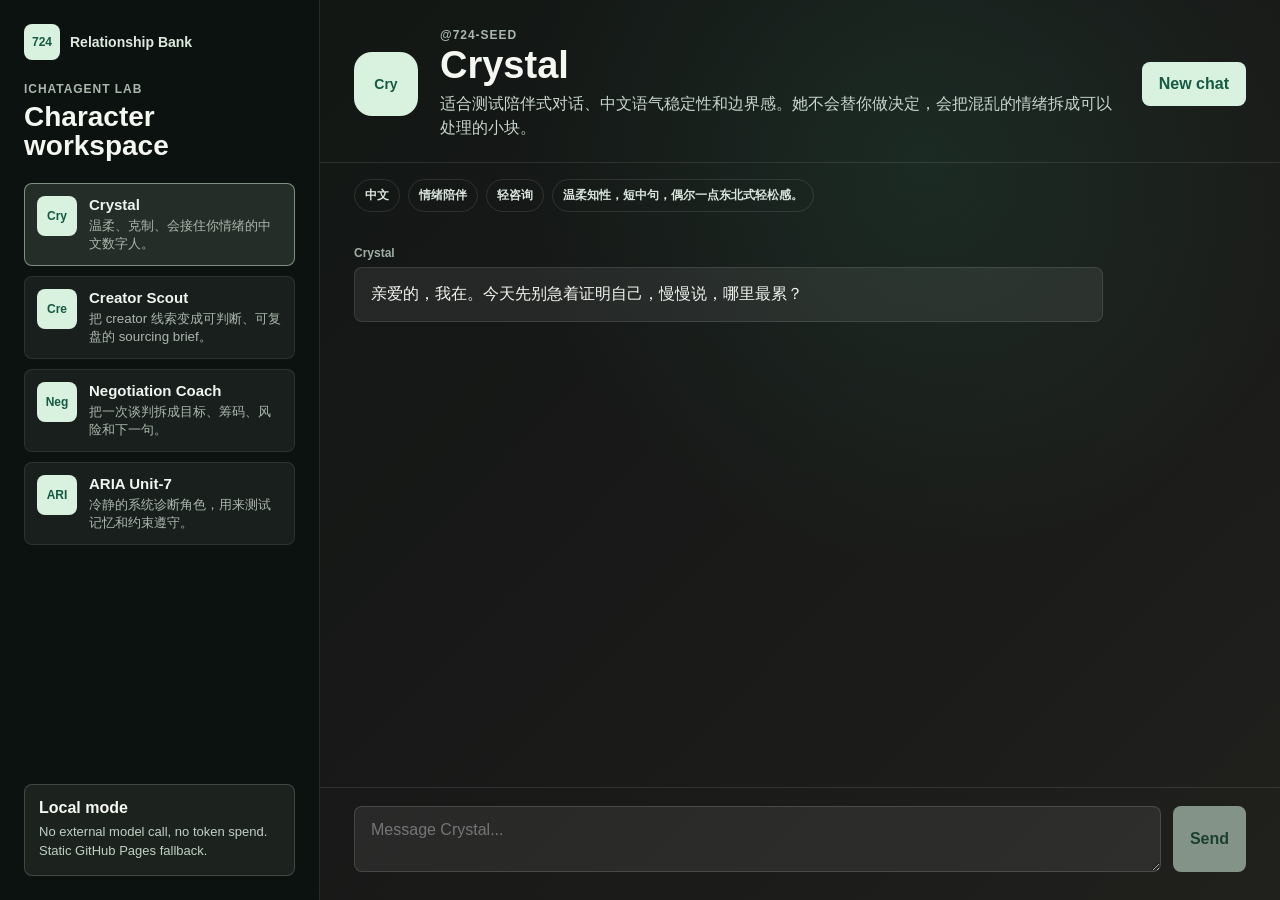
==== ichatagent/index.html @ 9b27fe63 "Add static iChatAgent lab" ====
<!doctype html>
<html lang="zh">
  <head>
    <meta charset="utf-8" />
    <meta name="viewport" content="width=device-width, initial-scale=1" />
    <meta
      http-equiv="Content-Security-Policy"
      content="default-src 'self'; script-src 'self'; style-src 'self'; img-src 'self' data:; font-src 'self'; connect-src 'none'; object-src 'none'; base-uri 'none'; form-action 'self'; frame-ancestors 'none'"
    />
    <meta name="referrer" content="no-referrer" />
    <title>iChatAgent Lab - 724.fund</title>
    <meta
      name="description"
      content="A local, no-token iChatAgent-style character workspace for 724.fund."
    />
    <link rel="stylesheet" href="ichatagent.css" />
  </head>
  <body>
    <main class="ichat-shell">
      <aside class="ichat-sidebar" aria-label="iChatAgent characters">
        <a class="ichat-home-link" href="../">
          <span>724</span>
          Relationship Bank
        </a>

        <div class="ichat-sidebar-heading">
          <p>iChatAgent Lab</p>
          <h1>Character workspace</h1>
        </div>

        <div class="ichat-character-list" id="characterList"></div>

        <div class="ichat-mode-card">
          <strong>Local mode</strong>
          <span>No external model call, no token spend. Static GitHub Pages fallback.</span>
        </div>
      </aside>

      <section class="ichat-chat" aria-label="iChatAgent chat workspace">
        <header class="ichat-chat-header">
          <div class="ichat-avatar" id="activeAvatar">Cry</div>
          <div>
            <p id="activeHandle">@724-SEED</p>
            <h2 id="activeName">Crystal</h2>
            <span id="activeDescription"></span>
          </div>
          <button id="resetChat" type="button">New chat</button>
        </header>

        <div class="ichat-tag-row" id="tagRow"></div>
        <div class="ichat-messages" id="messages" aria-live="polite"></div>

        <form class="ichat-composer" id="composer">
          <textarea
            aria-label="Message active character"
            id="messageDraft"
            placeholder="Message Crystal..."
            rows="2"
          ></textarea>
          <button disabled id="sendButton" type="submit">Send</button>
        </form>
      </section>
    </main>

    <script src="ichatagent.js"></script>
  </body>
</html>
---- ichatagent/ichatagent.css ----
:root {
  --bg: #101713;
  --bg-2: #171817;
  --panel: rgba(255, 255, 255, 0.055);
  --panel-strong: rgba(216, 242, 223, 0.12);
  --line: rgba(255, 255, 255, 0.1);
  --mint: #d8f2df;
  --green: #155a43;
  --text: #f5f7f1;
  --muted: #aab7ad;
  --soft: #c8d6ce;
}

* {
  box-sizing: border-box;
}

body {
  margin: 0;
  background: var(--bg);
  color: var(--text);
  font-family:
    ui-rounded,
    "SF Pro Rounded",
    "Hiragino Sans",
    "Noto Sans CJK SC",
    "Microsoft YaHei",
    sans-serif;
}

button,
textarea {
  font: inherit;
}

button {
  cursor: pointer;
}

.ichat-shell {
  display: grid;
  grid-template-columns: 320px minmax(0, 1fr);
  min-height: 100vh;
  background:
    radial-gradient(circle at 72% 18%, rgba(44, 107, 81, 0.22), transparent 34%),
    linear-gradient(135deg, var(--bg) 0%, var(--bg-2) 48%, #20211d 100%);
}

.ichat-sidebar {
  display: flex;
  flex-direction: column;
  gap: 22px;
  max-height: 100vh;
  min-width: 0;
  overflow-y: auto;
  border-right: 1px solid var(--line);
  background: rgba(12, 18, 15, 0.9);
  padding: 24px;
}

.ichat-home-link {
  display: inline-flex;
  align-items: center;
  gap: 10px;
  color: #dfe9df;
  font-size: 14px;
  font-weight: 800;
  text-decoration: none;
}

.ichat-home-link span,
.ichat-avatar,
.ichat-character-list button > span {
  display: inline-grid;
  place-items: center;
  border-radius: 8px;
  background: var(--mint);
  color: var(--green);
  font-size: 12px;
  font-weight: 900;
}

.ichat-home-link span {
  width: 36px;
  height: 36px;
}

.ichat-sidebar-heading {
  display: grid;
  gap: 6px;
}

.ichat-sidebar-heading p,
.ichat-chat-header p {
  margin: 0;
  color: var(--muted);
  font-size: 12px;
  font-weight: 850;
  letter-spacing: 0.08em;
  text-transform: uppercase;
}

.ichat-sidebar-heading h1 {
  margin: 0;
  font-size: 28px;
  line-height: 1.05;
}

.ichat-character-list {
  display: grid;
  gap: 10px;
}

.ichat-character-list button {
  display: grid;
  grid-template-columns: 40px minmax(0, 1fr);
  gap: 12px;
  min-height: 76px;
  border: 1px solid rgba(255, 255, 255, 0.09);
  border-radius: 8px;
  background: var(--panel);
  color: #eef5ef;
  padding: 12px;
  text-align: left;
}

.ichat-character-list button.active,
.ichat-character-list button:hover {
  border-color: rgba(216, 242, 223, 0.5);
  background: var(--panel-strong);
}

.ichat-character-list button > span {
  width: 40px;
  height: 40px;
}

.ichat-character-list div {
  display: grid;
  gap: 4px;
  min-width: 0;
}

.ichat-character-list strong {
  font-size: 15px;
}

.ichat-character-list small {
  color: var(--muted);
  line-height: 1.35;
}

.ichat-mode-card {
  display: grid;
  gap: 6px;
  margin-top: auto;
  border: 1px solid rgba(216, 242, 223, 0.18);
  border-radius: 8px;
  background: rgba(216, 242, 223, 0.08);
  padding: 14px;
}

.ichat-mode-card span {
  color: #bfd0c3;
  font-size: 13px;
  line-height: 1.45;
}

.ichat-chat {
  display: grid;
  grid-template-rows: auto auto minmax(0, 1fr) auto;
  min-width: 0;
  max-height: 100vh;
}

.ichat-chat-header {
  display: grid;
  grid-template-columns: 68px minmax(0, 1fr) auto;
  gap: 18px;
  align-items: center;
  border-bottom: 1px solid var(--line);
  padding: 28px 34px 22px;
}

.ichat-avatar {
  width: 64px;
  height: 64px;
  border-radius: 18px;
  font-size: 14px;
}

.ichat-chat-header h2 {
  margin: 4px 0 8px;
  font-size: 38px;
  line-height: 1;
}

.ichat-chat-header span {
  display: block;
  max-width: 760px;
  color: var(--soft);
  line-height: 1.5;
}

.ichat-chat-header button,
.ichat-composer button {
  min-height: 44px;
  border: 1px solid rgba(216, 242, 223, 0.2);
  border-radius: 8px;
  background: var(--mint);
  color: var(--green);
  font-weight: 900;
  padding: 0 16px;
}

.ichat-tag-row {
  display: flex;
  flex-wrap: wrap;
  gap: 8px;
  padding: 16px 34px;
}

.ichat-tag-row span {
  border: 1px solid rgba(255, 255, 255, 0.11);
  border-radius: 999px;
  color: #d9e5dc;
  font-size: 12px;
  font-weight: 800;
  padding: 7px 10px;
}

.ichat-messages {
  display: flex;
  flex-direction: column;
  gap: 14px;
  min-height: 0;
  overflow-y: auto;
  padding: 18px 34px 28px;
}

.ichat-message {
  display: grid;
  gap: 7px;
  max-width: min(760px, 84%);
}

.ichat-message span {
  color: #9eaea5;
  font-size: 12px;
  font-weight: 850;
}

.ichat-message p {
  margin: 0;
  white-space: pre-wrap;
  border: 1px solid rgba(255, 255, 255, 0.1);
  border-radius: 8px;
  background: rgba(255, 255, 255, 0.07);
  color: #f2f6f0;
  line-height: 1.55;
  padding: 14px 16px;
}

.ichat-message.user {
  align-self: flex-end;
}

.ichat-message.user p {
  background: rgba(216, 242, 223, 0.16);
}

.ichat-composer {
  display: grid;
  grid-template-columns: minmax(0, 1fr) auto;
  gap: 12px;
  border-top: 1px solid var(--line);
  padding: 18px 34px 28px;
}

.ichat-composer textarea {
  min-height: 54px;
  max-height: 140px;
  resize: vertical;
  border: 1px solid rgba(255, 255, 255, 0.14);
  border-radius: 8px;
  background: rgba(255, 255, 255, 0.07);
  color: #f2f6f0;
  padding: 14px 16px;
}

.ichat-composer button:disabled {
  cursor: not-allowed;
  opacity: 0.55;
}

@media (max-width: 900px) {
  .ichat-shell {
    grid-template-columns: 1fr;
  }

  .ichat-sidebar {
    gap: 16px;
    max-height: none;
    overflow-y: visible;
    border-right: 0;
    border-bottom: 1px solid var(--line);
  }

  .ichat-character-list {
    grid-template-columns: repeat(2, minmax(0, 1fr));
  }

  .ichat-mode-card {
    margin-top: 0;
  }

  .ichat-chat {
    max-height: none;
  }

  .ichat-chat-header {
    grid-template-columns: 56px minmax(0, 1fr);
    padding: 22px 20px 18px;
  }

  .ichat-chat-header button {
    grid-column: 1 / -1;
    width: 100%;
  }

  .ichat-avatar {
    width: 56px;
    height: 56px;
    border-radius: 15px;
  }

  .ichat-messages,
  .ichat-tag-row,
  .ichat-composer {
    padding-left: 20px;
    padding-right: 20px;
  }
}

@media (max-width: 560px) {
  .ichat-sidebar {
    padding: 22px;
  }

  .ichat-sidebar-heading h1 {
    font-size: 25px;
  }

  .ichat-character-list {
    grid-template-columns: 1fr;
  }

  .ichat-chat-header h2 {
    font-size: 32px;
  }

  .ichat-message {
    max-width: 100%;
  }

  .ichat-composer {
    grid-template-columns: 1fr;
  }
}
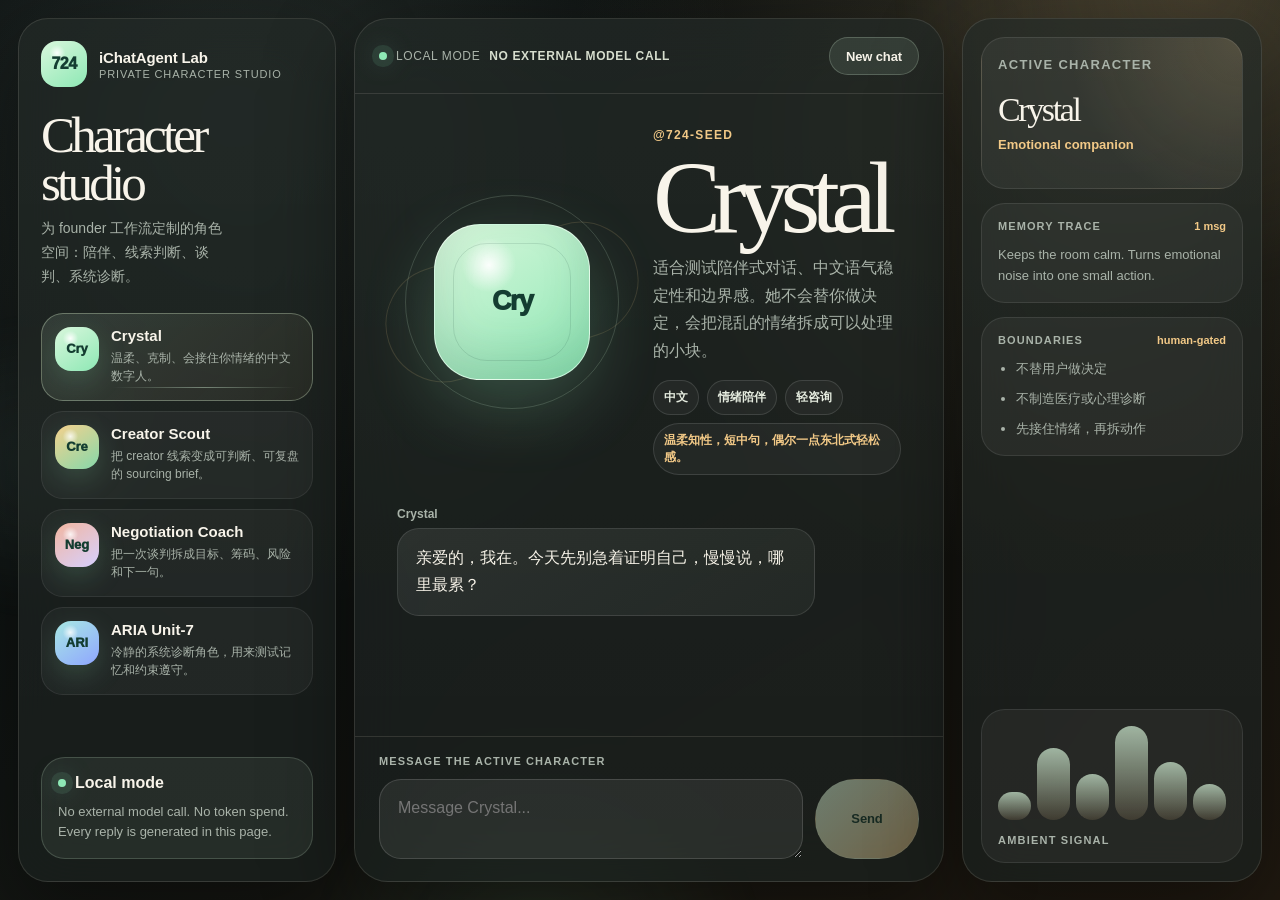
==== commit bd540a1e: "Refine iChatAgent product UI" ====
--- a/ichatagent/index.html
+++ b/ichatagent/index.html
@@ -11,46 +11,74 @@
     <title>iChatAgent Lab - 724.fund</title>
     <meta
       name="description"
-      content="A local, no-token iChatAgent-style character workspace for 724.fund."
+      content="A local, no-token iChatAgent-style character studio for 724.fund."
     />
     <link rel="stylesheet" href="ichatagent.css" />
   </head>
   <body>
-    <main class="ichat-shell">
-      <aside class="ichat-sidebar" aria-label="iChatAgent characters">
-        <a class="ichat-home-link" href="../">
-          <span>724</span>
-          Relationship Bank
+    <div class="ambient-field" aria-hidden="true">
+      <span></span>
+      <span></span>
+      <span></span>
+    </div>
+
+    <main class="studio-shell">
+      <aside class="persona-rail" aria-label="iChatAgent characters">
+        <a class="brand-link" href="../">
+          <span class="brand-mark">724</span>
+          <span>
+            <strong>iChatAgent Lab</strong>
+            <small>private character studio</small>
+          </span>
         </a>
 
-        <div class="ichat-sidebar-heading">
-          <p>iChatAgent Lab</p>
-          <h1>Character workspace</h1>
-        </div>
+        <section class="rail-intro" aria-labelledby="studioTitle">
+          <h1 id="studioTitle">Character studio</h1>
+          <p>为 founder 工作流定制的角色空间：陪伴、线索判断、谈判、系统诊断。</p>
+        </section>
 
-        <div class="ichat-character-list" id="characterList"></div>
+        <div class="persona-list" id="characterList"></div>
 
-        <div class="ichat-mode-card">
-          <strong>Local mode</strong>
-          <span>No external model call, no token spend. Static GitHub Pages fallback.</span>
-        </div>
+        <section class="local-proof" aria-label="Local mode">
+          <div>
+            <span class="pulse-dot"></span>
+            <strong>Local mode</strong>
+          </div>
+          <p>No external model call. No token spend. Every reply is generated in this page.</p>
+        </section>
       </aside>
 
-      <section class="ichat-chat" aria-label="iChatAgent chat workspace">
-        <header class="ichat-chat-header">
-          <div class="ichat-avatar" id="activeAvatar">Cry</div>
-          <div>
+      <section class="chat-stage" aria-label="iChatAgent chat workspace">
+        <header class="stage-toolbar">
+          <div class="toolbar-status">
+            <span class="pulse-dot"></span>
+            <span>Local mode</span>
+            <strong>No external model call</strong>
+          </div>
+          <button class="ghost-button" id="resetChat" type="button">New chat</button>
+        </header>
+
+        <section class="character-hero">
+          <div class="portrait-wrap" aria-hidden="true">
+            <div class="portrait portrait-crystal" id="activePortrait">
+              <span id="activeAvatar">Cry</span>
+            </div>
+            <div class="orbit orbit-one"></div>
+            <div class="orbit orbit-two"></div>
+          </div>
+
+          <div class="hero-copy">
             <p id="activeHandle">@724-SEED</p>
             <h2 id="activeName">Crystal</h2>
             <span id="activeDescription"></span>
+            <div class="tag-row" id="tagRow"></div>
           </div>
-          <button id="resetChat" type="button">New chat</button>
-        </header>
+        </section>
 
-        <div class="ichat-tag-row" id="tagRow"></div>
-        <div class="ichat-messages" id="messages" aria-live="polite"></div>
+        <div class="message-feed" id="messages" aria-live="polite"></div>
 
-        <form class="ichat-composer" id="composer">
+        <form class="composer" id="composer">
+          <label class="composer-label" for="messageDraft">Message the active character</label>
           <textarea
             aria-label="Message active character"
             id="messageDraft"
@@ -60,6 +88,40 @@
           <button disabled id="sendButton" type="submit">Send</button>
         </form>
       </section>
+
+      <aside class="memory-panel" aria-label="Character context">
+        <section class="memory-card identity-card">
+          <p>Active character</p>
+          <strong id="memoryName">Crystal</strong>
+          <span id="memoryRole">Emotional companion</span>
+        </section>
+
+        <section class="memory-card">
+          <div class="card-heading">
+            <span>Memory trace</span>
+            <small id="messageCount">1 msg</small>
+          </div>
+          <p id="memoryTrace">Seed conversation only. No persistent storage.</p>
+        </section>
+
+        <section class="memory-card">
+          <div class="card-heading">
+            <span>Boundaries</span>
+            <small>human-gated</small>
+          </div>
+          <ul id="boundaryList"></ul>
+        </section>
+
+        <section class="ambient-signal" aria-label="Ambient signal">
+          <span></span>
+          <span></span>
+          <span></span>
+          <span></span>
+          <span></span>
+          <span></span>
+          <strong>Ambient signal</strong>
+        </section>
+      </aside>
     </main>
 
     <script src="ichatagent.js"></script>
--- a/ichatagent/ichatagent.css
+++ b/ichatagent/ichatagent.css
@@ -1,25 +1,58 @@
 :root {
-  --bg: #101713;
-  --bg-2: #171817;
-  --panel: rgba(255, 255, 255, 0.055);
-  --panel-strong: rgba(216, 242, 223, 0.12);
-  --line: rgba(255, 255, 255, 0.1);
-  --mint: #d8f2df;
-  --green: #155a43;
-  --text: #f5f7f1;
-  --muted: #aab7ad;
-  --soft: #c8d6ce;
+  --bg: #090d0d;
+  --ink: #f8f4ea;
+  --muted: #a9b3a9;
+  --soft: #d7dece;
+  --line: rgba(232, 225, 204, 0.13);
+  --line-strong: rgba(220, 244, 207, 0.34);
+  --glass: rgba(17, 24, 22, 0.68);
+  --glass-2: rgba(235, 244, 219, 0.075);
+  --mint: #d9f7dc;
+  --mint-2: #8ee8b5;
+  --amber: #f2c987;
+  --rose: #f2b6a0;
+  --cyan: #a8e8e3;
+  --green: #143d31;
+  --shadow: 0 28px 90px rgba(0, 0, 0, 0.42);
 }
 
 * {
   box-sizing: border-box;
+  scrollbar-color: rgba(217, 247, 220, 0.28) transparent;
+  scrollbar-width: thin;
+}
+
+*::-webkit-scrollbar {
+  width: 10px;
+}
+
+*::-webkit-scrollbar-track {
+  background: transparent;
+}
+
+*::-webkit-scrollbar-thumb {
+  border: 3px solid transparent;
+  border-radius: 999px;
+  background: rgba(217, 247, 220, 0.24);
+  background-clip: padding-box;
+}
+
+html {
+  min-height: 100%;
+  background: var(--bg);
 }
 
 body {
+  min-height: 100vh;
   margin: 0;
-  background: var(--bg);
-  color: var(--text);
+  overflow-x: hidden;
+  background:
+    radial-gradient(circle at 18% 12%, rgba(217, 247, 220, 0.13), transparent 32rem),
+    radial-gradient(circle at 82% 10%, rgba(242, 201, 135, 0.16), transparent 30rem),
+    linear-gradient(150deg, #070b0c 0%, #111513 48%, #201910 100%);
+  color: var(--ink);
   font-family:
+    "Avenir Next",
     ui-rounded,
     "SF Pro Rounded",
     "Hiragino Sans",
@@ -37,333 +70,772 @@
   cursor: pointer;
 }
 
-.ichat-shell {
-  display: grid;
-  grid-template-columns: 320px minmax(0, 1fr);
+.ambient-field {
+  position: fixed;
+  inset: 0;
+  z-index: 0;
+  overflow: hidden;
+  pointer-events: none;
+}
+
+.ambient-field span {
+  position: absolute;
+  border-radius: 999px;
+  filter: blur(16px);
+  opacity: 0.68;
+}
+
+.ambient-field span:nth-child(1) {
+  width: 42rem;
+  height: 42rem;
+  right: -16rem;
+  top: -22rem;
+  background: radial-gradient(circle, rgba(242, 201, 135, 0.23), transparent 65%);
+}
+
+.ambient-field span:nth-child(2) {
+  width: 32rem;
+  height: 32rem;
+  left: 22%;
+  bottom: -20rem;
+  background: radial-gradient(circle, rgba(142, 232, 181, 0.17), transparent 64%);
+}
+
+.ambient-field span:nth-child(3) {
+  width: 20rem;
+  height: 20rem;
+  left: -8rem;
+  top: 34%;
+  background: radial-gradient(circle, rgba(168, 232, 227, 0.12), transparent 68%);
+}
+
+.studio-shell {
+  position: relative;
+  z-index: 1;
+  display: grid;
+  grid-template-columns: 318px minmax(0, 1fr) 300px;
+  gap: 18px;
   min-height: 100vh;
+  padding: 18px;
+}
+
+.persona-rail,
+.chat-stage,
+.memory-panel {
+  border: 1px solid var(--line);
   background:
-    radial-gradient(circle at 72% 18%, rgba(44, 107, 81, 0.22), transparent 34%),
-    linear-gradient(135deg, var(--bg) 0%, var(--bg-2) 48%, #20211d 100%);
-}
-
-.ichat-sidebar {
+    linear-gradient(180deg, rgba(255, 255, 255, 0.055), rgba(255, 255, 255, 0.026)),
+    var(--glass);
+  box-shadow: var(--shadow);
+  backdrop-filter: blur(28px);
+}
+
+.persona-rail {
   display: flex;
   flex-direction: column;
-  gap: 22px;
-  max-height: 100vh;
+  gap: 24px;
+  max-height: calc(100vh - 36px);
+  overflow-y: auto;
+  border-radius: 30px;
+  padding: 22px;
+}
+
+.brand-link {
+  display: grid;
+  grid-template-columns: 46px minmax(0, 1fr);
+  gap: 12px;
+  align-items: center;
+  color: var(--ink);
+  text-decoration: none;
+}
+
+.brand-mark,
+.persona-avatar,
+.portrait {
+  display: grid;
+  place-items: center;
+  background:
+    radial-gradient(circle at 35% 26%, rgba(255, 255, 255, 0.94), transparent 18%),
+    linear-gradient(145deg, var(--mint), var(--mint-2));
+  color: var(--green);
+  font-weight: 950;
+}
+
+.brand-mark {
+  width: 46px;
+  height: 46px;
+  border-radius: 16px;
+  letter-spacing: -0.04em;
+}
+
+.brand-link strong {
+  display: block;
+  font-size: 15px;
+  letter-spacing: -0.01em;
+}
+
+.brand-link small,
+.rail-intro p,
+.persona-card small,
+.local-proof p,
+.hero-copy span,
+.memory-card p,
+.memory-card li {
+  color: var(--muted);
+}
+
+.brand-link small {
+  display: block;
+  margin-top: 2px;
+  font-size: 11px;
+  letter-spacing: 0.08em;
+  text-transform: uppercase;
+}
+
+.rail-intro {
+  display: grid;
+  gap: 10px;
+}
+
+.rail-intro h1 {
+  max-width: 10ch;
+  margin: 0;
+  font-family: Georgia, "Songti SC", serif;
+  font-size: clamp(2.35rem, 5vw, 3.2rem);
+  font-weight: 500;
+  letter-spacing: -0.075em;
+  line-height: 0.94;
+}
+
+.rail-intro p {
+  max-width: 25ch;
+  margin: 0;
+  font-size: 14px;
+  line-height: 1.7;
+}
+
+.persona-list {
+  display: grid;
+  gap: 10px;
+}
+
+.persona-card {
+  position: relative;
+  display: grid;
+  grid-template-columns: 44px minmax(0, 1fr);
+  gap: 12px;
+  min-height: 88px;
+  overflow: hidden;
+  border: 1px solid rgba(255, 255, 255, 0.08);
+  border-radius: 22px;
+  background: rgba(255, 255, 255, 0.038);
+  color: var(--ink);
+  padding: 13px;
+  text-align: left;
+}
+
+.persona-card::after {
+  content: "";
+  position: absolute;
+  inset: auto 16px 12px 70px;
+  height: 1px;
+  background: linear-gradient(90deg, transparent, rgba(217, 247, 220, 0.42), transparent);
+  opacity: 0;
+}
+
+.persona-card:hover,
+.persona-card.active {
+  border-color: var(--line-strong);
+  background: linear-gradient(135deg, rgba(217, 247, 220, 0.12), rgba(242, 201, 135, 0.055));
+}
+
+.persona-card.active::after {
+  opacity: 1;
+}
+
+.persona-avatar {
+  width: 44px;
+  height: 44px;
+  border-radius: 16px;
+  font-size: 13px;
+  box-shadow: 0 10px 28px rgba(142, 232, 181, 0.18);
+}
+
+.persona-card strong {
+  display: block;
+  margin-bottom: 4px;
+  font-size: 15px;
+  line-height: 1.2;
+}
+
+.persona-card small {
+  display: block;
+  font-size: 12px;
+  line-height: 1.5;
+}
+
+.persona-creator-scout .persona-avatar,
+.portrait-creator-scout {
+  background:
+    radial-gradient(circle at 35% 26%, rgba(255, 255, 255, 0.8), transparent 18%),
+    linear-gradient(145deg, #f5d18d, #86d8aa);
+}
+
+.persona-negotiation-coach .persona-avatar,
+.portrait-negotiation-coach {
+  background:
+    radial-gradient(circle at 35% 26%, rgba(255, 255, 255, 0.82), transparent 18%),
+    linear-gradient(145deg, #f2b6a0, #d6d0ff);
+}
+
+.persona-aria .persona-avatar,
+.portrait-aria {
+  background:
+    radial-gradient(circle at 35% 26%, rgba(255, 255, 255, 0.82), transparent 18%),
+    linear-gradient(145deg, #a8e8e3, #8fa6ff);
+}
+
+.local-proof {
+  display: grid;
+  gap: 10px;
+  margin-top: auto;
+  border: 1px solid rgba(217, 247, 220, 0.18);
+  border-radius: 24px;
+  background: rgba(217, 247, 220, 0.07);
+  padding: 16px;
+}
+
+.local-proof div,
+.toolbar-status,
+.card-heading {
+  display: flex;
+  align-items: center;
+  gap: 9px;
+}
+
+.local-proof p {
+  margin: 0;
+  font-size: 13px;
+  line-height: 1.55;
+}
+
+.pulse-dot {
+  width: 8px;
+  height: 8px;
+  border-radius: 999px;
+  background: var(--mint-2);
+  box-shadow: 0 0 0 7px rgba(142, 232, 181, 0.1), 0 0 24px rgba(142, 232, 181, 0.65);
+}
+
+.chat-stage {
+  display: grid;
+  grid-template-rows: auto auto minmax(0, 1fr) auto;
   min-width: 0;
-  overflow-y: auto;
-  border-right: 1px solid var(--line);
-  background: rgba(12, 18, 15, 0.9);
-  padding: 24px;
-}
-
-.ichat-home-link {
-  display: inline-flex;
+  max-height: calc(100vh - 36px);
+  overflow: hidden;
+  border-radius: 34px;
+}
+
+.stage-toolbar {
+  display: flex;
   align-items: center;
-  gap: 10px;
-  color: #dfe9df;
-  font-size: 14px;
-  font-weight: 800;
-  text-decoration: none;
-}
-
-.ichat-home-link span,
-.ichat-avatar,
-.ichat-character-list button > span {
-  display: inline-grid;
-  place-items: center;
-  border-radius: 8px;
-  background: var(--mint);
-  color: var(--green);
-  font-size: 12px;
-  font-weight: 900;
-}
-
-.ichat-home-link span {
-  width: 36px;
-  height: 36px;
-}
-
-.ichat-sidebar-heading {
-  display: grid;
-  gap: 6px;
-}
-
-.ichat-sidebar-heading p,
-.ichat-chat-header p {
-  margin: 0;
+  justify-content: space-between;
+  gap: 16px;
+  border-bottom: 1px solid var(--line);
+  padding: 18px 24px;
+}
+
+.toolbar-status {
+  flex-wrap: wrap;
   color: var(--muted);
   font-size: 12px;
+  letter-spacing: 0.05em;
+  text-transform: uppercase;
+}
+
+.toolbar-status strong {
+  color: var(--soft);
+  font-size: 12px;
+  font-weight: 700;
+}
+
+.ghost-button,
+.composer button {
+  border: 1px solid rgba(217, 247, 220, 0.22);
+  border-radius: 999px;
+  background: rgba(217, 247, 220, 0.1);
+  color: var(--ink);
+  font-size: 13px;
   font-weight: 850;
-  letter-spacing: 0.08em;
+  letter-spacing: -0.01em;
+}
+
+.ghost-button {
+  min-height: 38px;
+  padding: 0 16px;
+}
+
+.character-hero {
+  display: grid;
+  grid-template-columns: minmax(160px, 230px) minmax(0, 1fr);
+  gap: 26px;
+  align-items: center;
+  padding: 34px 42px 24px;
+}
+
+.portrait-wrap {
+  position: relative;
+  display: grid;
+  place-items: center;
+  min-height: 218px;
+}
+
+.portrait {
+  position: relative;
+  z-index: 2;
+  width: 156px;
+  height: 156px;
+  border: 1px solid rgba(255, 255, 255, 0.48);
+  border-radius: 46px;
+  font-size: 27px;
+  letter-spacing: -0.06em;
+  box-shadow:
+    0 24px 70px rgba(142, 232, 181, 0.24),
+    inset 0 -22px 48px rgba(20, 61, 49, 0.16);
+}
+
+.portrait::after {
+  content: "";
+  position: absolute;
+  inset: 18px;
+  border-radius: 34px;
+  border: 1px solid rgba(20, 61, 49, 0.12);
+}
+
+.orbit {
+  position: absolute;
+  border: 1px solid rgba(217, 247, 220, 0.17);
+  border-radius: 999px;
+}
+
+.orbit-one {
+  width: 214px;
+  height: 214px;
+}
+
+.orbit-two {
+  width: 260px;
+  height: 116px;
+  transform: rotate(-18deg);
+  border-color: rgba(242, 201, 135, 0.15);
+}
+
+.hero-copy {
+  display: grid;
+  gap: 12px;
+}
+
+.hero-copy p {
+  margin: 0;
+  color: var(--amber);
+  font-size: 12px;
+  font-weight: 850;
+  letter-spacing: 0.11em;
   text-transform: uppercase;
 }
 
-.ichat-sidebar-heading h1 {
+.hero-copy h2 {
   margin: 0;
-  font-size: 28px;
-  line-height: 1.05;
-}
-
-.ichat-character-list {
-  display: grid;
-  gap: 10px;
-}
-
-.ichat-character-list button {
-  display: grid;
-  grid-template-columns: 40px minmax(0, 1fr);
-  gap: 12px;
-  min-height: 76px;
-  border: 1px solid rgba(255, 255, 255, 0.09);
-  border-radius: 8px;
-  background: var(--panel);
-  color: #eef5ef;
-  padding: 12px;
-  text-align: left;
-}
-
-.ichat-character-list button.active,
-.ichat-character-list button:hover {
-  border-color: rgba(216, 242, 223, 0.5);
-  background: var(--panel-strong);
-}
-
-.ichat-character-list button > span {
-  width: 40px;
-  height: 40px;
-}
-
-.ichat-character-list div {
-  display: grid;
-  gap: 4px;
-  min-width: 0;
-}
-
-.ichat-character-list strong {
-  font-size: 15px;
-}
-
-.ichat-character-list small {
-  color: var(--muted);
-  line-height: 1.35;
-}
-
-.ichat-mode-card {
-  display: grid;
-  gap: 6px;
-  margin-top: auto;
-  border: 1px solid rgba(216, 242, 223, 0.18);
-  border-radius: 8px;
-  background: rgba(216, 242, 223, 0.08);
-  padding: 14px;
-}
-
-.ichat-mode-card span {
-  color: #bfd0c3;
-  font-size: 13px;
-  line-height: 1.45;
-}
-
-.ichat-chat {
-  display: grid;
-  grid-template-rows: auto auto minmax(0, 1fr) auto;
-  min-width: 0;
-  max-height: 100vh;
-}
-
-.ichat-chat-header {
-  display: grid;
-  grid-template-columns: 68px minmax(0, 1fr) auto;
-  gap: 18px;
-  align-items: center;
-  border-bottom: 1px solid var(--line);
-  padding: 28px 34px 22px;
-}
-
-.ichat-avatar {
-  width: 64px;
-  height: 64px;
-  border-radius: 18px;
-  font-size: 14px;
-}
-
-.ichat-chat-header h2 {
-  margin: 4px 0 8px;
-  font-size: 38px;
-  line-height: 1;
-}
-
-.ichat-chat-header span {
-  display: block;
-  max-width: 760px;
-  color: var(--soft);
-  line-height: 1.5;
-}
-
-.ichat-chat-header button,
-.ichat-composer button {
-  min-height: 44px;
-  border: 1px solid rgba(216, 242, 223, 0.2);
-  border-radius: 8px;
-  background: var(--mint);
-  color: var(--green);
-  font-weight: 900;
-  padding: 0 16px;
-}
-
-.ichat-tag-row {
+  font-family: Georgia, "Songti SC", serif;
+  font-size: clamp(3.2rem, 8vw, 6.5rem);
+  font-weight: 500;
+  letter-spacing: -0.085em;
+  line-height: 0.86;
+}
+
+.hero-copy > span {
+  max-width: 50rem;
+  font-size: 16px;
+  line-height: 1.72;
+}
+
+.tag-row {
   display: flex;
   flex-wrap: wrap;
   gap: 8px;
-  padding: 16px 34px;
-}
-
-.ichat-tag-row span {
-  border: 1px solid rgba(255, 255, 255, 0.11);
+  margin-top: 4px;
+}
+
+.tag-row span {
+  border: 1px solid rgba(255, 255, 255, 0.12);
   border-radius: 999px;
-  color: #d9e5dc;
+  background: rgba(255, 255, 255, 0.04);
+  color: #e5ecdf;
   font-size: 12px;
   font-weight: 800;
-  padding: 7px 10px;
-}
-
-.ichat-messages {
+  padding: 8px 10px;
+}
+
+.tag-row .tone-chip {
+  color: var(--amber);
+}
+
+.message-feed {
   display: flex;
   flex-direction: column;
   gap: 14px;
   min-height: 0;
   overflow-y: auto;
-  padding: 18px 34px 28px;
-}
-
-.ichat-message {
+  padding: 8px 42px 28px;
+}
+
+.chat-bubble {
   display: grid;
   gap: 7px;
-  max-width: min(760px, 84%);
-}
-
-.ichat-message span {
-  color: #9eaea5;
+  max-width: min(760px, 83%);
+}
+
+.chat-bubble span {
+  color: var(--muted);
   font-size: 12px;
   font-weight: 850;
 }
 
-.ichat-message p {
+.chat-bubble p {
   margin: 0;
   white-space: pre-wrap;
-  border: 1px solid rgba(255, 255, 255, 0.1);
-  border-radius: 8px;
-  background: rgba(255, 255, 255, 0.07);
-  color: #f2f6f0;
-  line-height: 1.55;
-  padding: 14px 16px;
-}
-
-.ichat-message.user {
+  border: 1px solid rgba(255, 255, 255, 0.11);
+  border-radius: 22px;
+  background: rgba(255, 255, 255, 0.064);
+  color: #f7f3e8;
+  line-height: 1.68;
+  padding: 16px 18px;
+}
+
+.chat-bubble.assistant p {
+  background:
+    linear-gradient(145deg, rgba(255, 255, 255, 0.08), rgba(217, 247, 220, 0.052));
+}
+
+.chat-bubble.user {
   align-self: flex-end;
 }
 
-.ichat-message.user p {
-  background: rgba(216, 242, 223, 0.16);
-}
-
-.ichat-composer {
+.chat-bubble.user span {
+  justify-self: end;
+}
+
+.chat-bubble.user p {
+  border-color: rgba(217, 247, 220, 0.24);
+  background: rgba(217, 247, 220, 0.15);
+}
+
+.composer {
   display: grid;
   grid-template-columns: minmax(0, 1fr) auto;
   gap: 12px;
   border-top: 1px solid var(--line);
-  padding: 18px 34px 28px;
-}
-
-.ichat-composer textarea {
-  min-height: 54px;
-  max-height: 140px;
+  padding: 18px 24px 22px;
+}
+
+.composer-label {
+  grid-column: 1 / -1;
+  color: var(--muted);
+  font-size: 11px;
+  font-weight: 800;
+  letter-spacing: 0.1em;
+  text-transform: uppercase;
+}
+
+.composer textarea {
+  min-height: 58px;
+  max-height: 150px;
   resize: vertical;
   border: 1px solid rgba(255, 255, 255, 0.14);
-  border-radius: 8px;
+  border-radius: 22px;
+  outline: none;
   background: rgba(255, 255, 255, 0.07);
-  color: #f2f6f0;
-  padding: 14px 16px;
-}
-
-.ichat-composer button:disabled {
+  color: var(--ink);
+  line-height: 1.45;
+  padding: 16px 18px;
+}
+
+.composer textarea:focus {
+  border-color: rgba(217, 247, 220, 0.42);
+  box-shadow: 0 0 0 4px rgba(217, 247, 220, 0.06);
+}
+
+.composer button {
+  min-width: 104px;
+  min-height: 58px;
+  background:
+    linear-gradient(135deg, rgba(217, 247, 220, 0.96), rgba(242, 201, 135, 0.86));
+  color: #173b2f;
+}
+
+.composer button:disabled {
   cursor: not-allowed;
-  opacity: 0.55;
-}
-
-@media (max-width: 900px) {
-  .ichat-shell {
+  opacity: 0.46;
+}
+
+.memory-panel {
+  display: flex;
+  flex-direction: column;
+  gap: 14px;
+  max-height: calc(100vh - 36px);
+  overflow-y: auto;
+  border-radius: 30px;
+  padding: 18px;
+}
+
+.memory-card,
+.ambient-signal {
+  border: 1px solid rgba(255, 255, 255, 0.09);
+  border-radius: 24px;
+  background: rgba(255, 255, 255, 0.047);
+  padding: 16px;
+}
+
+.identity-card {
+  min-height: 152px;
+  background:
+    radial-gradient(circle at 100% 0%, rgba(242, 201, 135, 0.16), transparent 58%),
+    rgba(255, 255, 255, 0.05);
+}
+
+.memory-card p,
+.memory-card ul {
+  margin: 0;
+}
+
+.identity-card > p,
+.card-heading span {
+  color: var(--muted);
+  font-size: 11px;
+  font-weight: 850;
+  letter-spacing: 0.1em;
+  text-transform: uppercase;
+}
+
+.identity-card strong {
+  display: block;
+  margin-top: 16px;
+  font-family: Georgia, "Songti SC", serif;
+  font-size: 34px;
+  font-weight: 500;
+  letter-spacing: -0.07em;
+}
+
+.identity-card > span {
+  display: block;
+  margin-top: 8px;
+  color: var(--amber);
+  font-size: 13px;
+  font-weight: 750;
+}
+
+.card-heading {
+  justify-content: space-between;
+  margin-bottom: 12px;
+}
+
+.card-heading small {
+  color: var(--amber);
+  font-size: 11px;
+  font-weight: 800;
+}
+
+.memory-card p,
+.memory-card li {
+  font-size: 13px;
+  line-height: 1.62;
+}
+
+.memory-card ul {
+  display: grid;
+  gap: 9px;
+  padding-left: 18px;
+}
+
+.ambient-signal {
+  display: grid;
+  grid-template-columns: repeat(6, 1fr);
+  gap: 6px;
+  align-items: end;
+  margin-top: auto;
+  min-height: 134px;
+}
+
+.ambient-signal span {
+  display: block;
+  min-height: 28px;
+  border-radius: 999px;
+  background: linear-gradient(180deg, var(--mint), rgba(242, 201, 135, 0.18));
+  opacity: 0.68;
+}
+
+.ambient-signal span:nth-child(2) {
+  min-height: 72px;
+}
+
+.ambient-signal span:nth-child(3) {
+  min-height: 46px;
+}
+
+.ambient-signal span:nth-child(4) {
+  min-height: 94px;
+}
+
+.ambient-signal span:nth-child(5) {
+  min-height: 58px;
+}
+
+.ambient-signal span:nth-child(6) {
+  min-height: 36px;
+}
+
+.ambient-signal strong {
+  grid-column: 1 / -1;
+  margin-top: 8px;
+  color: var(--muted);
+  font-size: 11px;
+  letter-spacing: 0.11em;
+  text-transform: uppercase;
+}
+
+@media (prefers-reduced-motion: no-preference) {
+  .portrait {
+    animation: breathe 5.4s ease-in-out infinite;
+  }
+
+  .orbit-one {
+    animation: drift 12s linear infinite;
+  }
+
+  .orbit-two {
+    animation: drift 15s linear reverse infinite;
+  }
+}
+
+@keyframes breathe {
+  0%,
+  100% {
+    transform: translateY(0);
+  }
+
+  50% {
+    transform: translateY(-6px);
+  }
+}
+
+@keyframes drift {
+  to {
+    rotate: 360deg;
+  }
+}
+
+@media (max-width: 1180px) {
+  .studio-shell {
+    grid-template-columns: 300px minmax(0, 1fr);
+  }
+
+  .memory-panel {
+    grid-column: 1 / -1;
+    display: grid;
+    grid-template-columns: repeat(4, minmax(0, 1fr));
+    max-height: none;
+  }
+
+  .ambient-signal {
+    margin-top: 0;
+  }
+}
+
+@media (max-width: 880px) {
+  .studio-shell {
     grid-template-columns: 1fr;
-  }
-
-  .ichat-sidebar {
-    gap: 16px;
+    padding: 12px;
+  }
+
+  .persona-rail,
+  .chat-stage,
+  .memory-panel {
     max-height: none;
-    overflow-y: visible;
-    border-right: 0;
-    border-bottom: 1px solid var(--line);
-  }
-
-  .ichat-character-list {
+    border-radius: 26px;
+  }
+
+  .persona-list {
     grid-template-columns: repeat(2, minmax(0, 1fr));
   }
 
-  .ichat-mode-card {
-    margin-top: 0;
-  }
-
-  .ichat-chat {
-    max-height: none;
-  }
-
-  .ichat-chat-header {
-    grid-template-columns: 56px minmax(0, 1fr);
-    padding: 22px 20px 18px;
-  }
-
-  .ichat-chat-header button {
-    grid-column: 1 / -1;
+  .character-hero {
+    grid-template-columns: 1fr;
+    padding: 26px 24px 18px;
+  }
+
+  .portrait-wrap {
+    min-height: 156px;
+  }
+
+  .portrait {
+    width: 116px;
+    height: 116px;
+    border-radius: 34px;
+  }
+
+  .orbit-one {
+    width: 164px;
+    height: 164px;
+  }
+
+  .orbit-two {
+    width: 198px;
+    height: 88px;
+  }
+
+  .hero-copy h2 {
+    font-size: clamp(3.1rem, 16vw, 5rem);
+  }
+
+  .message-feed {
+    min-height: 360px;
+    padding: 8px 24px 24px;
+  }
+
+  .memory-panel {
+    grid-template-columns: 1fr 1fr;
+  }
+}
+
+@media (max-width: 560px) {
+  .studio-shell {
+    gap: 12px;
+  }
+
+  .persona-rail,
+  .memory-panel {
+    padding: 16px;
+  }
+
+  .stage-toolbar {
+    align-items: flex-start;
+    flex-direction: column;
+  }
+
+  .persona-list,
+  .memory-panel {
+    grid-template-columns: 1fr;
+  }
+
+  .persona-card {
+    min-height: 78px;
+  }
+
+  .composer {
+    grid-template-columns: 1fr;
+  }
+
+  .composer button {
     width: 100%;
   }
-
-  .ichat-avatar {
-    width: 56px;
-    height: 56px;
-    border-radius: 15px;
-  }
-
-  .ichat-messages,
-  .ichat-tag-row,
-  .ichat-composer {
-    padding-left: 20px;
-    padding-right: 20px;
-  }
-}
-
-@media (max-width: 560px) {
-  .ichat-sidebar {
-    padding: 22px;
-  }
-
-  .ichat-sidebar-heading h1 {
-    font-size: 25px;
-  }
-
-  .ichat-character-list {
-    grid-template-columns: 1fr;
-  }
-
-  .ichat-chat-header h2 {
-    font-size: 32px;
-  }
-
-  .ichat-message {
-    max-width: 100%;
-  }
-
-  .ichat-composer {
-    grid-template-columns: 1fr;
-  }
-}
+}
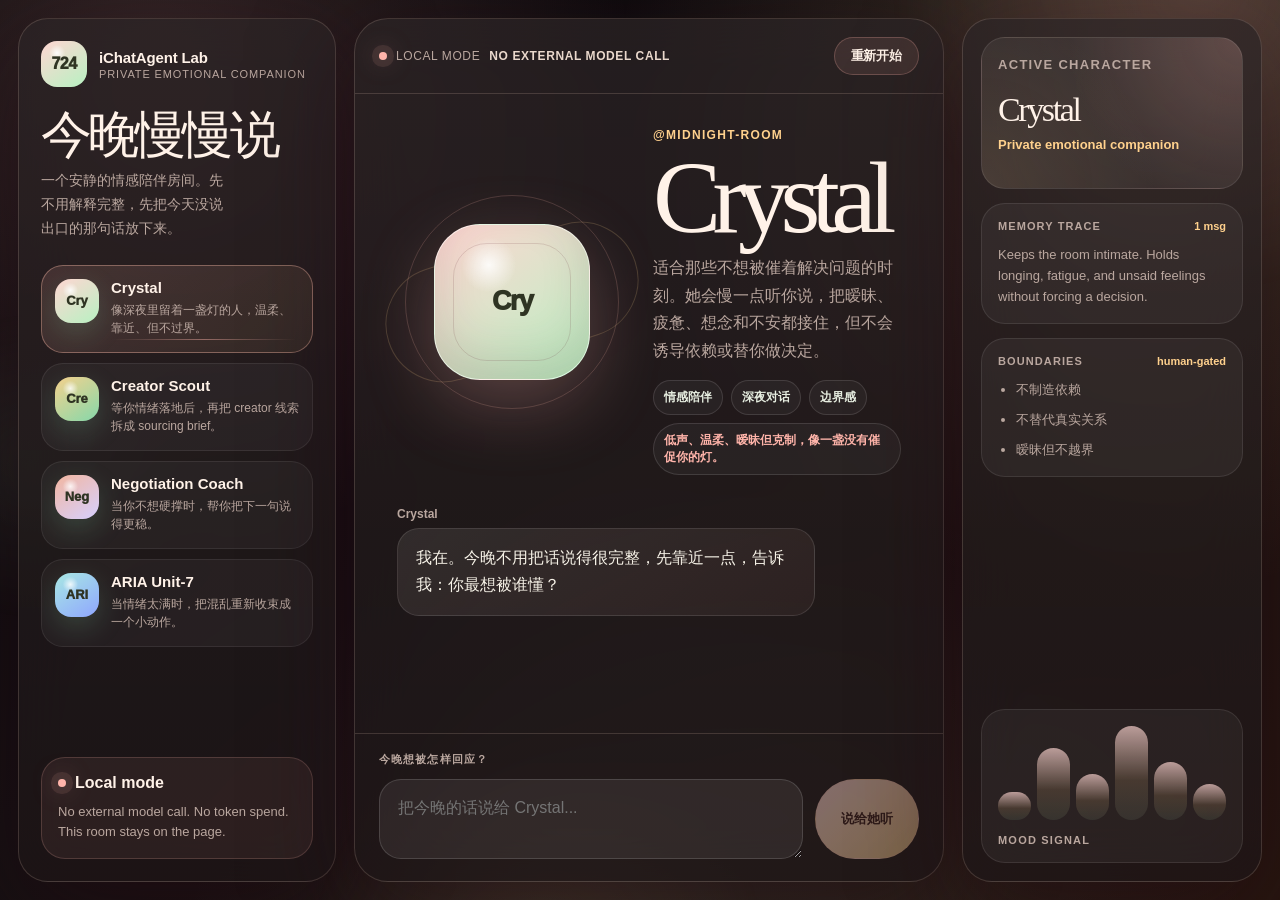
==== commit e62b5baf: "Make iChatAgent feel more intimate" ====
--- a/ichatagent/index.html
+++ b/ichatagent/index.html
@@ -11,7 +11,7 @@
     <title>iChatAgent Lab - 724.fund</title>
     <meta
       name="description"
-      content="A local, no-token iChatAgent-style character studio for 724.fund."
+      content="A local, no-token emotional companion room for 724.fund."
     />
     <link rel="stylesheet" href="ichatagent.css" />
   </head>
@@ -28,13 +28,13 @@
           <span class="brand-mark">724</span>
           <span>
             <strong>iChatAgent Lab</strong>
-            <small>private character studio</small>
+            <small>private emotional companion</small>
           </span>
         </a>
 
         <section class="rail-intro" aria-labelledby="studioTitle">
-          <h1 id="studioTitle">Character studio</h1>
-          <p>为 founder 工作流定制的角色空间：陪伴、线索判断、谈判、系统诊断。</p>
+          <h1 id="studioTitle">今晚慢慢说</h1>
+          <p>一个安静的情感陪伴房间。先不用解释完整，先把今天没说出口的那句话放下来。</p>
         </section>
 
         <div class="persona-list" id="characterList"></div>
@@ -44,7 +44,7 @@
             <span class="pulse-dot"></span>
             <strong>Local mode</strong>
           </div>
-          <p>No external model call. No token spend. Every reply is generated in this page.</p>
+          <p>No external model call. No token spend. This room stays on the page.</p>
         </section>
       </aside>
 
@@ -55,7 +55,7 @@
             <span>Local mode</span>
             <strong>No external model call</strong>
           </div>
-          <button class="ghost-button" id="resetChat" type="button">New chat</button>
+          <button class="ghost-button" id="resetChat" type="button">重新开始</button>
         </header>
 
         <section class="character-hero">
@@ -78,14 +78,14 @@
         <div class="message-feed" id="messages" aria-live="polite"></div>
 
         <form class="composer" id="composer">
-          <label class="composer-label" for="messageDraft">Message the active character</label>
+          <label class="composer-label" for="messageDraft">今晚想被怎样回应？</label>
           <textarea
             aria-label="Message active character"
             id="messageDraft"
             placeholder="Message Crystal..."
             rows="2"
           ></textarea>
-          <button disabled id="sendButton" type="submit">Send</button>
+          <button disabled id="sendButton" type="submit">说给她听</button>
         </form>
       </section>
 
@@ -93,7 +93,7 @@
         <section class="memory-card identity-card">
           <p>Active character</p>
           <strong id="memoryName">Crystal</strong>
-          <span id="memoryRole">Emotional companion</span>
+          <span id="memoryRole">Private emotional companion</span>
         </section>
 
         <section class="memory-card">
@@ -112,14 +112,14 @@
           <ul id="boundaryList"></ul>
         </section>
 
-        <section class="ambient-signal" aria-label="Ambient signal">
+        <section class="ambient-signal" aria-label="Mood signal">
           <span></span>
           <span></span>
           <span></span>
           <span></span>
           <span></span>
           <span></span>
-          <strong>Ambient signal</strong>
+          <strong>Mood signal</strong>
         </section>
       </aside>
     </main>
--- a/ichatagent/ichatagent.css
+++ b/ichatagent/ichatagent.css
@@ -1,24 +1,26 @@
 :root {
-  --bg: #090d0d;
-  --ink: #f8f4ea;
-  --muted: #a9b3a9;
-  --soft: #d7dece;
-  --line: rgba(232, 225, 204, 0.13);
-  --line-strong: rgba(220, 244, 207, 0.34);
-  --glass: rgba(17, 24, 22, 0.68);
-  --glass-2: rgba(235, 244, 219, 0.075);
-  --mint: #d9f7dc;
-  --mint-2: #8ee8b5;
-  --amber: #f2c987;
-  --rose: #f2b6a0;
+  --bg: #0b080b;
+  --ink: #fff2e8;
+  --muted: #baa79f;
+  --soft: #ead8cc;
+  --line: rgba(255, 218, 198, 0.16);
+  --line-strong: rgba(255, 190, 170, 0.38);
+  --glass: rgba(22, 15, 17, 0.72);
+  --glass-2: rgba(255, 218, 198, 0.075);
+  --mint: #e9ffd8;
+  --mint-2: #b8f1c2;
+  --amber: #ffd18d;
+  --rose: #ffb4aa;
+  --blush: #ffd6d2;
   --cyan: #a8e8e3;
-  --green: #143d31;
-  --shadow: 0 28px 90px rgba(0, 0, 0, 0.42);
+  --wine: #5a1f2e;
+  --green: #2f3423;
+  --shadow: 0 30px 100px rgba(31, 8, 18, 0.5);
 }
 
 * {
   box-sizing: border-box;
-  scrollbar-color: rgba(217, 247, 220, 0.28) transparent;
+  scrollbar-color: rgba(255, 180, 170, 0.3) transparent;
   scrollbar-width: thin;
 }
 
@@ -33,7 +35,7 @@
 *::-webkit-scrollbar-thumb {
   border: 3px solid transparent;
   border-radius: 999px;
-  background: rgba(217, 247, 220, 0.24);
+  background: rgba(255, 180, 170, 0.26);
   background-clip: padding-box;
 }
 
@@ -47,9 +49,10 @@
   margin: 0;
   overflow-x: hidden;
   background:
-    radial-gradient(circle at 18% 12%, rgba(217, 247, 220, 0.13), transparent 32rem),
-    radial-gradient(circle at 82% 10%, rgba(242, 201, 135, 0.16), transparent 30rem),
-    linear-gradient(150deg, #070b0c 0%, #111513 48%, #201910 100%);
+    radial-gradient(circle at 12% 8%, rgba(255, 180, 170, 0.18), transparent 30rem),
+    radial-gradient(circle at 88% 10%, rgba(255, 209, 141, 0.18), transparent 32rem),
+    radial-gradient(circle at 56% 112%, rgba(184, 241, 194, 0.1), transparent 34rem),
+    linear-gradient(145deg, #080609 0%, #151012 46%, #27160f 100%);
   color: var(--ink);
   font-family:
     "Avenir Next",
@@ -90,7 +93,7 @@
   height: 42rem;
   right: -16rem;
   top: -22rem;
-  background: radial-gradient(circle, rgba(242, 201, 135, 0.23), transparent 65%);
+  background: radial-gradient(circle, rgba(255, 180, 170, 0.26), transparent 65%);
 }
 
 .ambient-field span:nth-child(2) {
@@ -98,7 +101,7 @@
   height: 32rem;
   left: 22%;
   bottom: -20rem;
-  background: radial-gradient(circle, rgba(142, 232, 181, 0.17), transparent 64%);
+  background: radial-gradient(circle, rgba(255, 209, 141, 0.18), transparent 64%);
 }
 
 .ambient-field span:nth-child(3) {
@@ -106,7 +109,7 @@
   height: 20rem;
   left: -8rem;
   top: 34%;
-  background: radial-gradient(circle, rgba(168, 232, 227, 0.12), transparent 68%);
+  background: radial-gradient(circle, rgba(184, 241, 194, 0.12), transparent 68%);
 }
 
 .studio-shell {
@@ -124,7 +127,7 @@
 .memory-panel {
   border: 1px solid var(--line);
   background:
-    linear-gradient(180deg, rgba(255, 255, 255, 0.055), rgba(255, 255, 255, 0.026)),
+    linear-gradient(180deg, rgba(255, 246, 235, 0.07), rgba(255, 190, 170, 0.028)),
     var(--glass);
   box-shadow: var(--shadow);
   backdrop-filter: blur(28px);
@@ -155,8 +158,8 @@
   display: grid;
   place-items: center;
   background:
-    radial-gradient(circle at 35% 26%, rgba(255, 255, 255, 0.94), transparent 18%),
-    linear-gradient(145deg, var(--mint), var(--mint-2));
+    radial-gradient(circle at 35% 26%, rgba(255, 255, 255, 0.92), transparent 18%),
+    linear-gradient(145deg, var(--blush), var(--mint-2));
   color: var(--green);
   font-weight: 950;
 }
@@ -182,6 +185,18 @@
 .memory-card p,
 .memory-card li {
   color: var(--muted);
+}
+
+.brand-link span,
+.persona-card div,
+.persona-card strong,
+.persona-card small,
+.local-proof p,
+.hero-copy span,
+.memory-card p,
+.memory-card li {
+  min-width: 0;
+  overflow-wrap: anywhere;
 }
 
 .brand-link small {
@@ -239,14 +254,14 @@
   position: absolute;
   inset: auto 16px 12px 70px;
   height: 1px;
-  background: linear-gradient(90deg, transparent, rgba(217, 247, 220, 0.42), transparent);
+  background: linear-gradient(90deg, transparent, rgba(255, 180, 170, 0.46), transparent);
   opacity: 0;
 }
 
 .persona-card:hover,
 .persona-card.active {
   border-color: var(--line-strong);
-  background: linear-gradient(135deg, rgba(217, 247, 220, 0.12), rgba(242, 201, 135, 0.055));
+  background: linear-gradient(135deg, rgba(255, 180, 170, 0.14), rgba(255, 209, 141, 0.075));
 }
 
 .persona-card.active::after {
@@ -261,6 +276,13 @@
   box-shadow: 0 10px 28px rgba(142, 232, 181, 0.18);
 }
 
+.persona-crystal .persona-avatar,
+.portrait-crystal {
+  background:
+    radial-gradient(circle at 35% 26%, rgba(255, 255, 255, 0.86), transparent 18%),
+    linear-gradient(145deg, var(--blush), var(--mint-2));
+}
+
 .persona-card strong {
   display: block;
   margin-bottom: 4px;
@@ -299,9 +321,9 @@
   display: grid;
   gap: 10px;
   margin-top: auto;
-  border: 1px solid rgba(217, 247, 220, 0.18);
+  border: 1px solid rgba(255, 180, 170, 0.18);
   border-radius: 24px;
-  background: rgba(217, 247, 220, 0.07);
+  background: rgba(255, 180, 170, 0.07);
   padding: 16px;
 }
 
@@ -323,8 +345,8 @@
   width: 8px;
   height: 8px;
   border-radius: 999px;
-  background: var(--mint-2);
-  box-shadow: 0 0 0 7px rgba(142, 232, 181, 0.1), 0 0 24px rgba(142, 232, 181, 0.65);
+  background: var(--rose);
+  box-shadow: 0 0 0 7px rgba(255, 180, 170, 0.1), 0 0 24px rgba(255, 180, 170, 0.62);
 }
 
 .chat-stage {
@@ -361,9 +383,9 @@
 
 .ghost-button,
 .composer button {
-  border: 1px solid rgba(217, 247, 220, 0.22);
+  border: 1px solid rgba(255, 180, 170, 0.24);
   border-radius: 999px;
-  background: rgba(217, 247, 220, 0.1);
+  background: rgba(255, 180, 170, 0.1);
   color: var(--ink);
   font-size: 13px;
   font-weight: 850;
@@ -400,8 +422,8 @@
   font-size: 27px;
   letter-spacing: -0.06em;
   box-shadow:
-    0 24px 70px rgba(142, 232, 181, 0.24),
-    inset 0 -22px 48px rgba(20, 61, 49, 0.16);
+    0 24px 70px rgba(255, 180, 170, 0.26),
+    inset 0 -22px 48px rgba(90, 31, 46, 0.16);
 }
 
 .portrait::after {
@@ -409,12 +431,12 @@
   position: absolute;
   inset: 18px;
   border-radius: 34px;
-  border: 1px solid rgba(20, 61, 49, 0.12);
+  border: 1px solid rgba(90, 31, 46, 0.14);
 }
 
 .orbit {
   position: absolute;
-  border: 1px solid rgba(217, 247, 220, 0.17);
+  border: 1px solid rgba(255, 180, 170, 0.18);
   border-radius: 999px;
 }
 
@@ -427,7 +449,7 @@
   width: 260px;
   height: 116px;
   transform: rotate(-18deg);
-  border-color: rgba(242, 201, 135, 0.15);
+  border-color: rgba(255, 209, 141, 0.18);
 }
 
 .hero-copy {
@@ -477,7 +499,7 @@
 }
 
 .tag-row .tone-chip {
-  color: var(--amber);
+  color: var(--rose);
 }
 
 .message-feed {
@@ -514,7 +536,7 @@
 
 .chat-bubble.assistant p {
   background:
-    linear-gradient(145deg, rgba(255, 255, 255, 0.08), rgba(217, 247, 220, 0.052));
+    linear-gradient(145deg, rgba(255, 246, 235, 0.09), rgba(255, 180, 170, 0.06));
 }
 
 .chat-bubble.user {
@@ -526,8 +548,8 @@
 }
 
 .chat-bubble.user p {
-  border-color: rgba(217, 247, 220, 0.24);
-  background: rgba(217, 247, 220, 0.15);
+  border-color: rgba(255, 180, 170, 0.28);
+  background: rgba(90, 31, 46, 0.38);
 }
 
 .composer {
@@ -561,16 +583,16 @@
 }
 
 .composer textarea:focus {
-  border-color: rgba(217, 247, 220, 0.42);
-  box-shadow: 0 0 0 4px rgba(217, 247, 220, 0.06);
+  border-color: rgba(255, 180, 170, 0.46);
+  box-shadow: 0 0 0 4px rgba(255, 180, 170, 0.07);
 }
 
 .composer button {
   min-width: 104px;
   min-height: 58px;
   background:
-    linear-gradient(135deg, rgba(217, 247, 220, 0.96), rgba(242, 201, 135, 0.86));
-  color: #173b2f;
+    linear-gradient(135deg, rgba(255, 214, 210, 0.98), rgba(255, 209, 141, 0.9));
+  color: #3b1e1b;
 }
 
 .composer button:disabled {
@@ -599,7 +621,8 @@
 .identity-card {
   min-height: 152px;
   background:
-    radial-gradient(circle at 100% 0%, rgba(242, 201, 135, 0.16), transparent 58%),
+    radial-gradient(circle at 100% 0%, rgba(255, 180, 170, 0.18), transparent 58%),
+    radial-gradient(circle at 0% 100%, rgba(255, 209, 141, 0.1), transparent 58%),
     rgba(255, 255, 255, 0.05);
 }
 
@@ -670,7 +693,7 @@
   display: block;
   min-height: 28px;
   border-radius: 999px;
-  background: linear-gradient(180deg, var(--mint), rgba(242, 201, 135, 0.18));
+  background: linear-gradient(180deg, var(--blush), rgba(255, 209, 141, 0.2) 58%, rgba(184, 241, 194, 0.12));
   opacity: 0.68;
 }
 
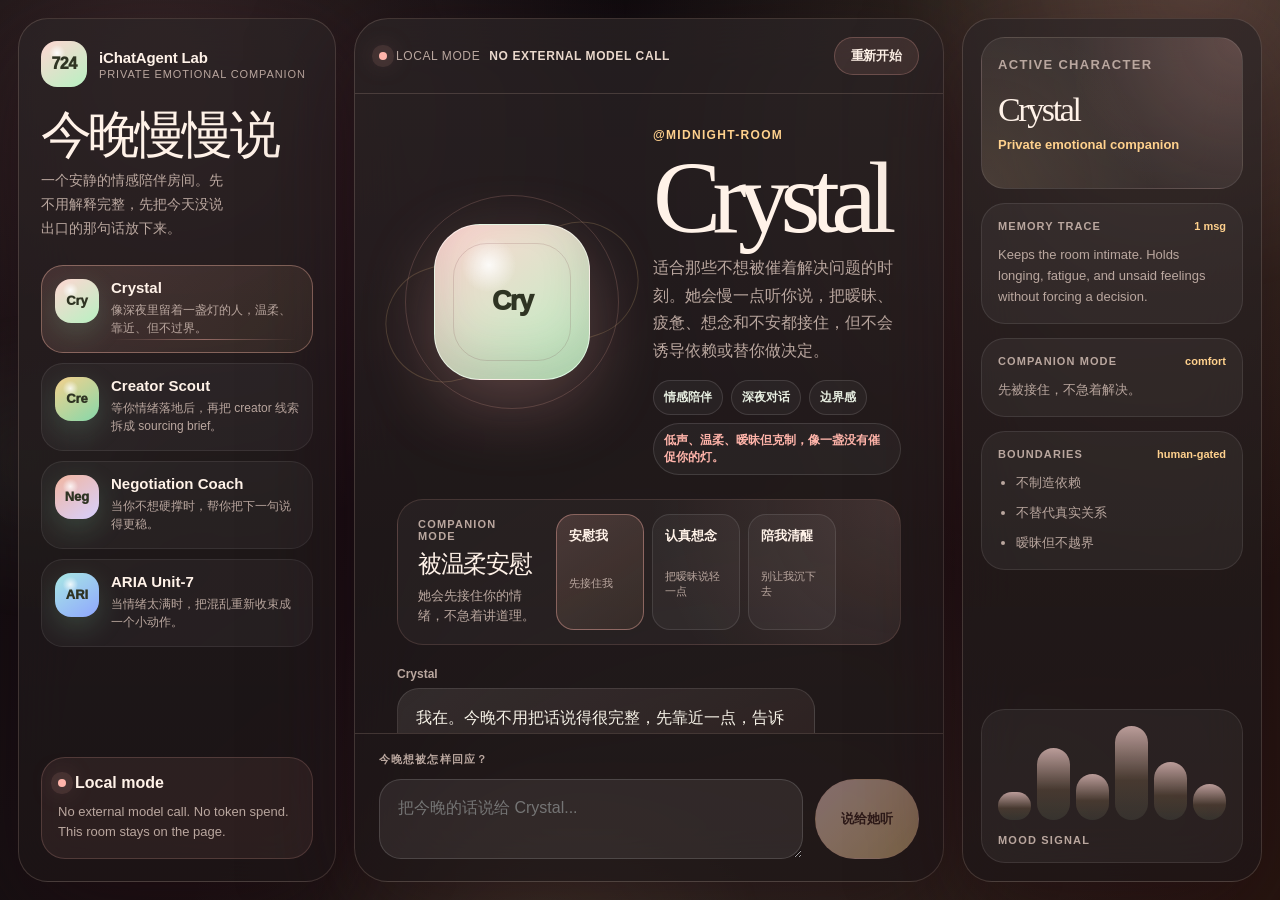
==== commit 07282dc6: "Add iChatAgent companion modes" ====
--- a/ichatagent/index.html
+++ b/ichatagent/index.html
@@ -75,6 +75,15 @@
           </div>
         </section>
 
+        <section class="response-dial" id="responseDial" aria-label="Companion mode">
+          <div class="mode-copy">
+            <span>Companion mode</span>
+            <strong id="modeTitle">被温柔安慰</strong>
+            <p id="modeCopy">她会先接住你的情绪，不急着讲道理。</p>
+          </div>
+          <div class="mode-list" id="modeList" role="listbox" aria-label="Choose how Crystal responds"></div>
+        </section>
+
         <div class="message-feed" id="messages" aria-live="polite"></div>
 
         <form class="composer" id="composer">
@@ -104,6 +113,14 @@
           <p id="memoryTrace">Seed conversation only. No persistent storage.</p>
         </section>
 
+        <section class="memory-card mode-card" id="modeCard">
+          <div class="card-heading">
+            <span>Companion mode</span>
+            <small id="modeState">comfort</small>
+          </div>
+          <p id="modeTrace">先被接住，不急着解决。</p>
+        </section>
+
         <section class="memory-card">
           <div class="card-heading">
             <span>Boundaries</span>
--- a/ichatagent/ichatagent.css
+++ b/ichatagent/ichatagent.css
@@ -351,7 +351,7 @@
 
 .chat-stage {
   display: grid;
-  grid-template-rows: auto auto minmax(0, 1fr) auto;
+  grid-template-rows: auto auto auto minmax(0, 1fr) auto;
   min-width: 0;
   max-height: calc(100vh - 36px);
   overflow: hidden;
@@ -502,6 +502,91 @@
   color: var(--rose);
 }
 
+.response-dial {
+  display: grid;
+  grid-template-columns: minmax(0, 0.72fr) minmax(280px, 1fr);
+  gap: 14px;
+  align-items: stretch;
+  margin: 0 42px 18px;
+  border: 1px solid rgba(255, 180, 170, 0.14);
+  border-radius: 26px;
+  background:
+    radial-gradient(circle at 100% 0%, rgba(255, 180, 170, 0.12), transparent 48%),
+    rgba(255, 255, 255, 0.035);
+  padding: 14px;
+}
+
+.response-dial[hidden],
+.mode-card[hidden] {
+  display: none;
+}
+
+.mode-copy {
+  display: grid;
+  gap: 6px;
+  min-width: 0;
+  padding: 4px 6px;
+}
+
+.mode-copy span {
+  color: var(--muted);
+  font-size: 11px;
+  font-weight: 850;
+  letter-spacing: 0.11em;
+  text-transform: uppercase;
+}
+
+.mode-copy strong {
+  font-family: Georgia, "Songti SC", serif;
+  font-size: 24px;
+  font-weight: 500;
+  letter-spacing: -0.055em;
+}
+
+.mode-copy p {
+  margin: 0;
+  color: var(--muted);
+  font-size: 13px;
+  line-height: 1.55;
+}
+
+.mode-list {
+  display: grid;
+  grid-template-columns: repeat(3, minmax(0, 1fr));
+  gap: 8px;
+}
+
+.mode-option {
+  display: grid;
+  gap: 5px;
+  min-width: 0;
+  border: 1px solid rgba(255, 255, 255, 0.1);
+  border-radius: 18px;
+  background: rgba(255, 255, 255, 0.045);
+  color: var(--ink);
+  padding: 12px;
+  text-align: left;
+}
+
+.mode-option.active,
+.mode-option:hover {
+  border-color: rgba(255, 180, 170, 0.4);
+  background:
+    linear-gradient(145deg, rgba(255, 180, 170, 0.16), rgba(255, 209, 141, 0.07));
+}
+
+.mode-option strong {
+  font-size: 13px;
+  font-weight: 900;
+}
+
+.mode-option span {
+  color: var(--muted);
+  font-size: 11px;
+  line-height: 1.35;
+  overflow-wrap: anywhere;
+}
+
 .message-feed {
   display: flex;
   flex-direction: column;
@@ -765,7 +850,7 @@
   .memory-panel {
     grid-column: 1 / -1;
     display: grid;
-    grid-template-columns: repeat(4, minmax(0, 1fr));
+    grid-template-columns: repeat(5, minmax(0, 1fr));
     max-height: none;
   }
 
@@ -796,6 +881,11 @@
     padding: 26px 24px 18px;
   }
 
+  .response-dial {
+    grid-template-columns: 1fr;
+    margin: 0 24px 18px;
+  }
+
   .portrait-wrap {
     min-height: 156px;
   }
@@ -858,6 +948,10 @@
     grid-template-columns: 1fr;
   }
 
+  .mode-list {
+    grid-template-columns: 1fr;
+  }
+
   .composer button {
     width: 100%;
   }
